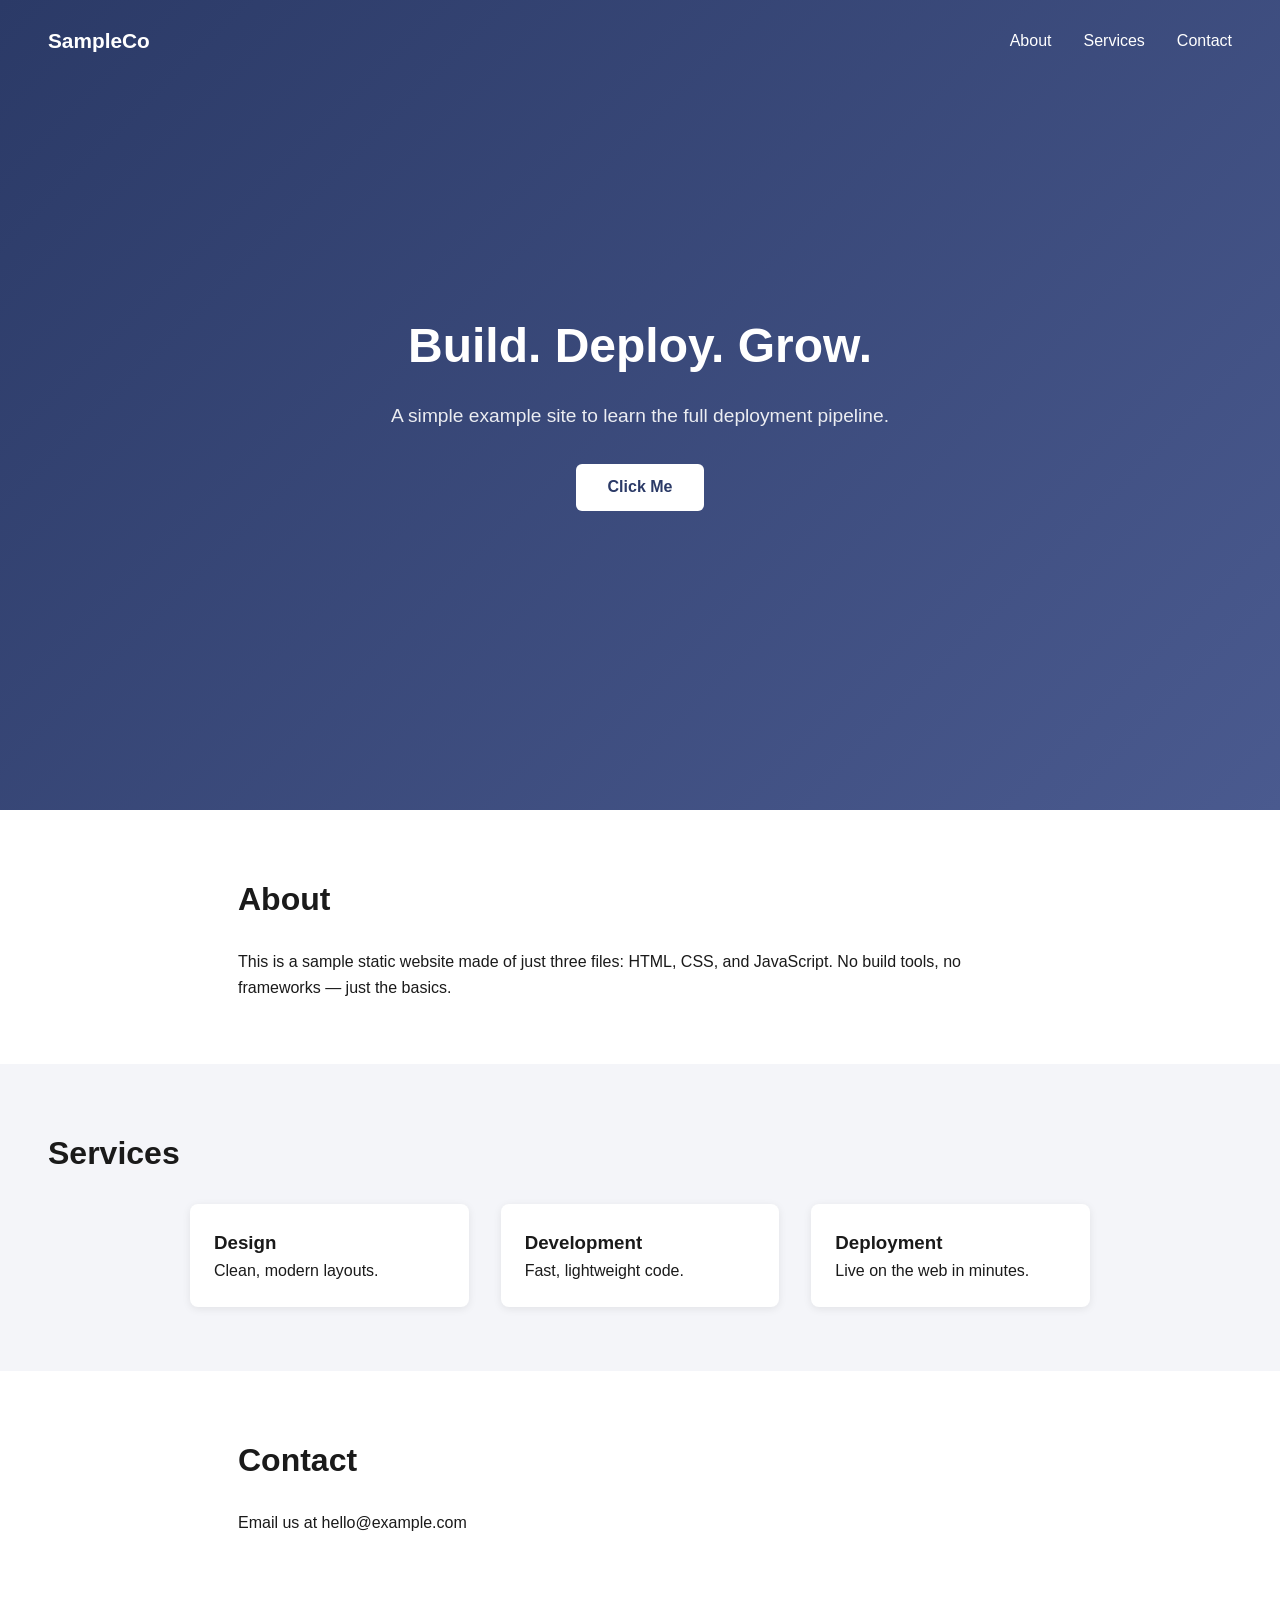
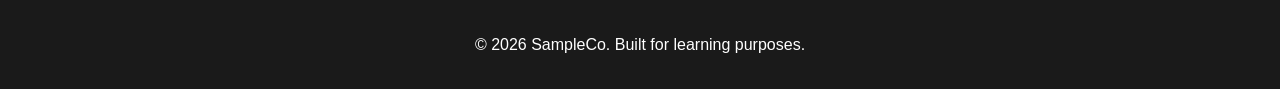
==== index.html @ ea9438a4 "Add files via upload" ====
<!DOCTYPE html>
<html lang="en">
<head>
  <meta charset="UTF-8" />
  <meta name="viewport" content="width=device-width, initial-scale=1.0" />
  <title>Sample Site</title>
  <link rel="stylesheet" href="style.css" />
</head>
<body>

  <header class="hero">
    <nav class="navbar">
      <div class="logo">SampleCo</div>
      <ul class="nav-links">
        <li><a href="#about">About</a></li>
        <li><a href="#services">Services</a></li>
        <li><a href="#contact">Contact</a></li>
      </ul>
    </nav>
    <div class="hero-content">
      <h1>Build. Deploy. Grow.</h1>
      <p>A simple example site to learn the full deployment pipeline.</p>
      <button id="cta-btn">Click Me</button>
      <p id="click-msg"></p>
    </div>
  </header>

  <section id="about" class="section">
    <h2>About</h2>
    <p>This is a sample static website made of just three files: HTML, CSS, and JavaScript. No build tools, no frameworks — just the basics.</p>
  </section>

  <section id="services" class="section alt">
    <h2>Services</h2>
    <div class="cards">
      <div class="card"><h3>Design</h3><p>Clean, modern layouts.</p></div>
      <div class="card"><h3>Development</h3><p>Fast, lightweight code.</p></div>
      <div class="card"><h3>Deployment</h3><p>Live on the web in minutes.</p></div>
    </div>
  </section>

  <section id="contact" class="section">
    <h2>Contact</h2>
    <p>Email us at hello@example.com</p>
  </section>

  <footer>
    <p>&copy; 2026 SampleCo. Built for learning purposes.</p>
  </footer>

  <script src="script.js"></script>
</body>
</html>
---- style.css ----
* {
  margin: 0;
  padding: 0;
  box-sizing: border-box;
}

body {
  font-family: 'Segoe UI', Arial, sans-serif;
  color: #1a1a1a;
  line-height: 1.6;
}

.hero {
  background: linear-gradient(135deg, #2b3a67, #4a5a8f);
  color: white;
  min-height: 90vh;
  display: flex;
  flex-direction: column;
}

.navbar {
  display: flex;
  justify-content: space-between;
  align-items: center;
  padding: 1.5rem 3rem;
}

.logo {
  font-weight: bold;
  font-size: 1.3rem;
}

.nav-links {
  list-style: none;
  display: flex;
  gap: 2rem;
}

.nav-links a {
  color: white;
  text-decoration: none;
}

.nav-links a:hover {
  text-decoration: underline;
}

.hero-content {
  flex: 1;
  display: flex;
  flex-direction: column;
  justify-content: center;
  align-items: center;
  text-align: center;
  padding: 2rem;
}

.hero-content h1 {
  font-size: 3rem;
  margin-bottom: 1rem;
}

.hero-content p {
  font-size: 1.2rem;
  margin-bottom: 2rem;
  opacity: 0.9;
}

#cta-btn {
  background: white;
  color: #2b3a67;
  border: none;
  padding: 0.9rem 2rem;
  font-size: 1rem;
  border-radius: 6px;
  cursor: pointer;
  font-weight: 600;
  transition: transform 0.15s ease;
}

#cta-btn:hover {
  transform: translateY(-2px);
}

#click-msg {
  margin-top: 1rem;
  font-size: 1rem;
  min-height: 1.5rem;
}

.section {
  padding: 4rem 3rem;
  max-width: 900px;
  margin: 0 auto;
}

.section.alt {
  max-width: 100%;
  background: #f4f5f9;
}

.section h2 {
  margin-bottom: 1.5rem;
  font-size: 2rem;
}

.cards {
  display: flex;
  gap: 2rem;
  flex-wrap: wrap;
  max-width: 900px;
  margin: 0 auto;
}

.card {
  background: white;
  padding: 1.5rem;
  border-radius: 8px;
  flex: 1;
  min-width: 200px;
  box-shadow: 0 2px 8px rgba(0,0,0,0.08);
}

footer {
  text-align: center;
  padding: 2rem;
  background: #1a1a1a;
  color: white;
}
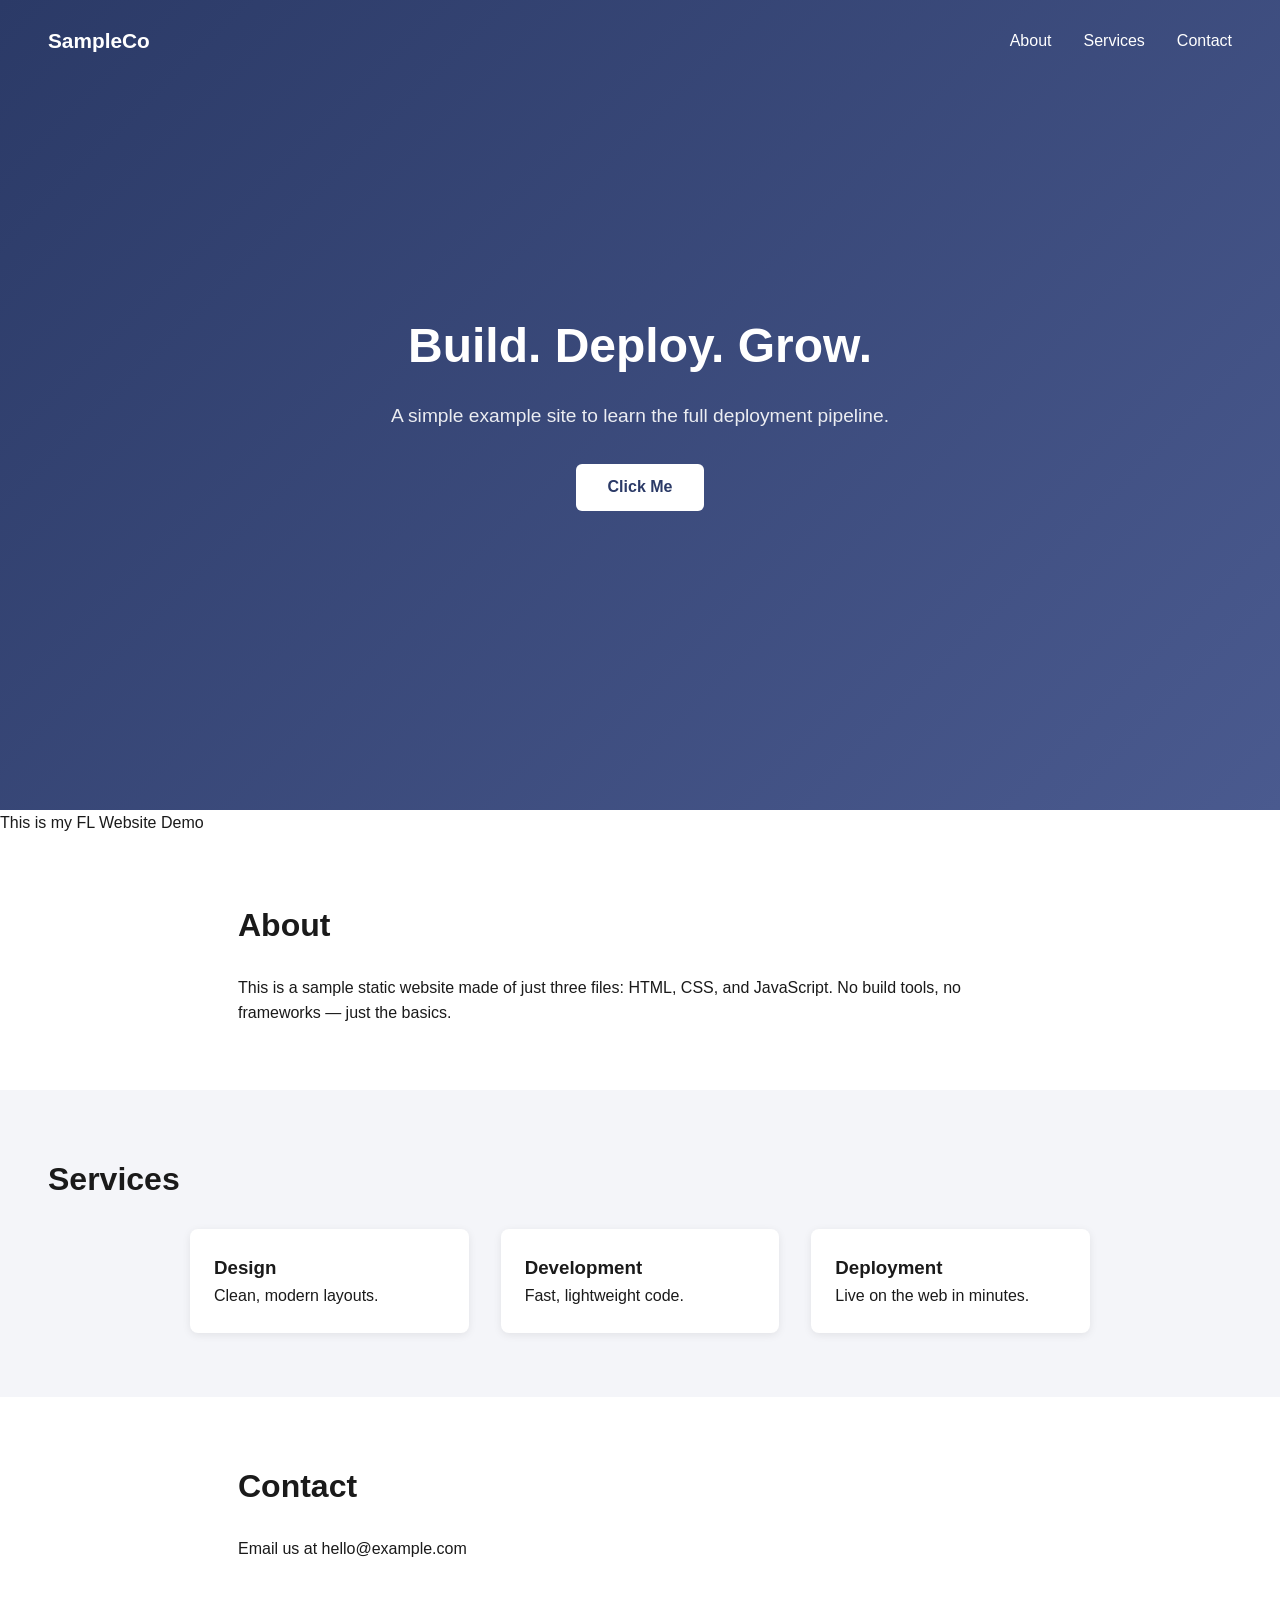
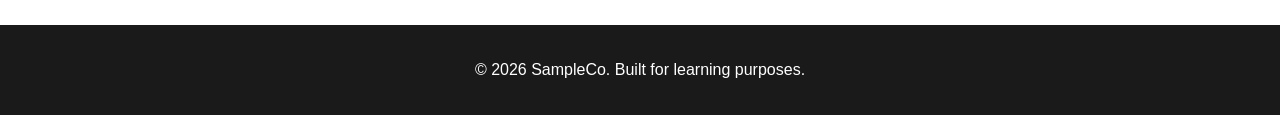
==== commit a90b70c0: "Add website demo description to index.html Added a description for the website demo." ====
--- a/index.html
+++ b/index.html
@@ -24,7 +24,7 @@
       <p id="click-msg"></p>
     </div>
   </header>
-
+This is my FL Website Demo
   <section id="about" class="section">
     <h2>About</h2>
     <p>This is a sample static website made of just three files: HTML, CSS, and JavaScript. No build tools, no frameworks — just the basics.</p>
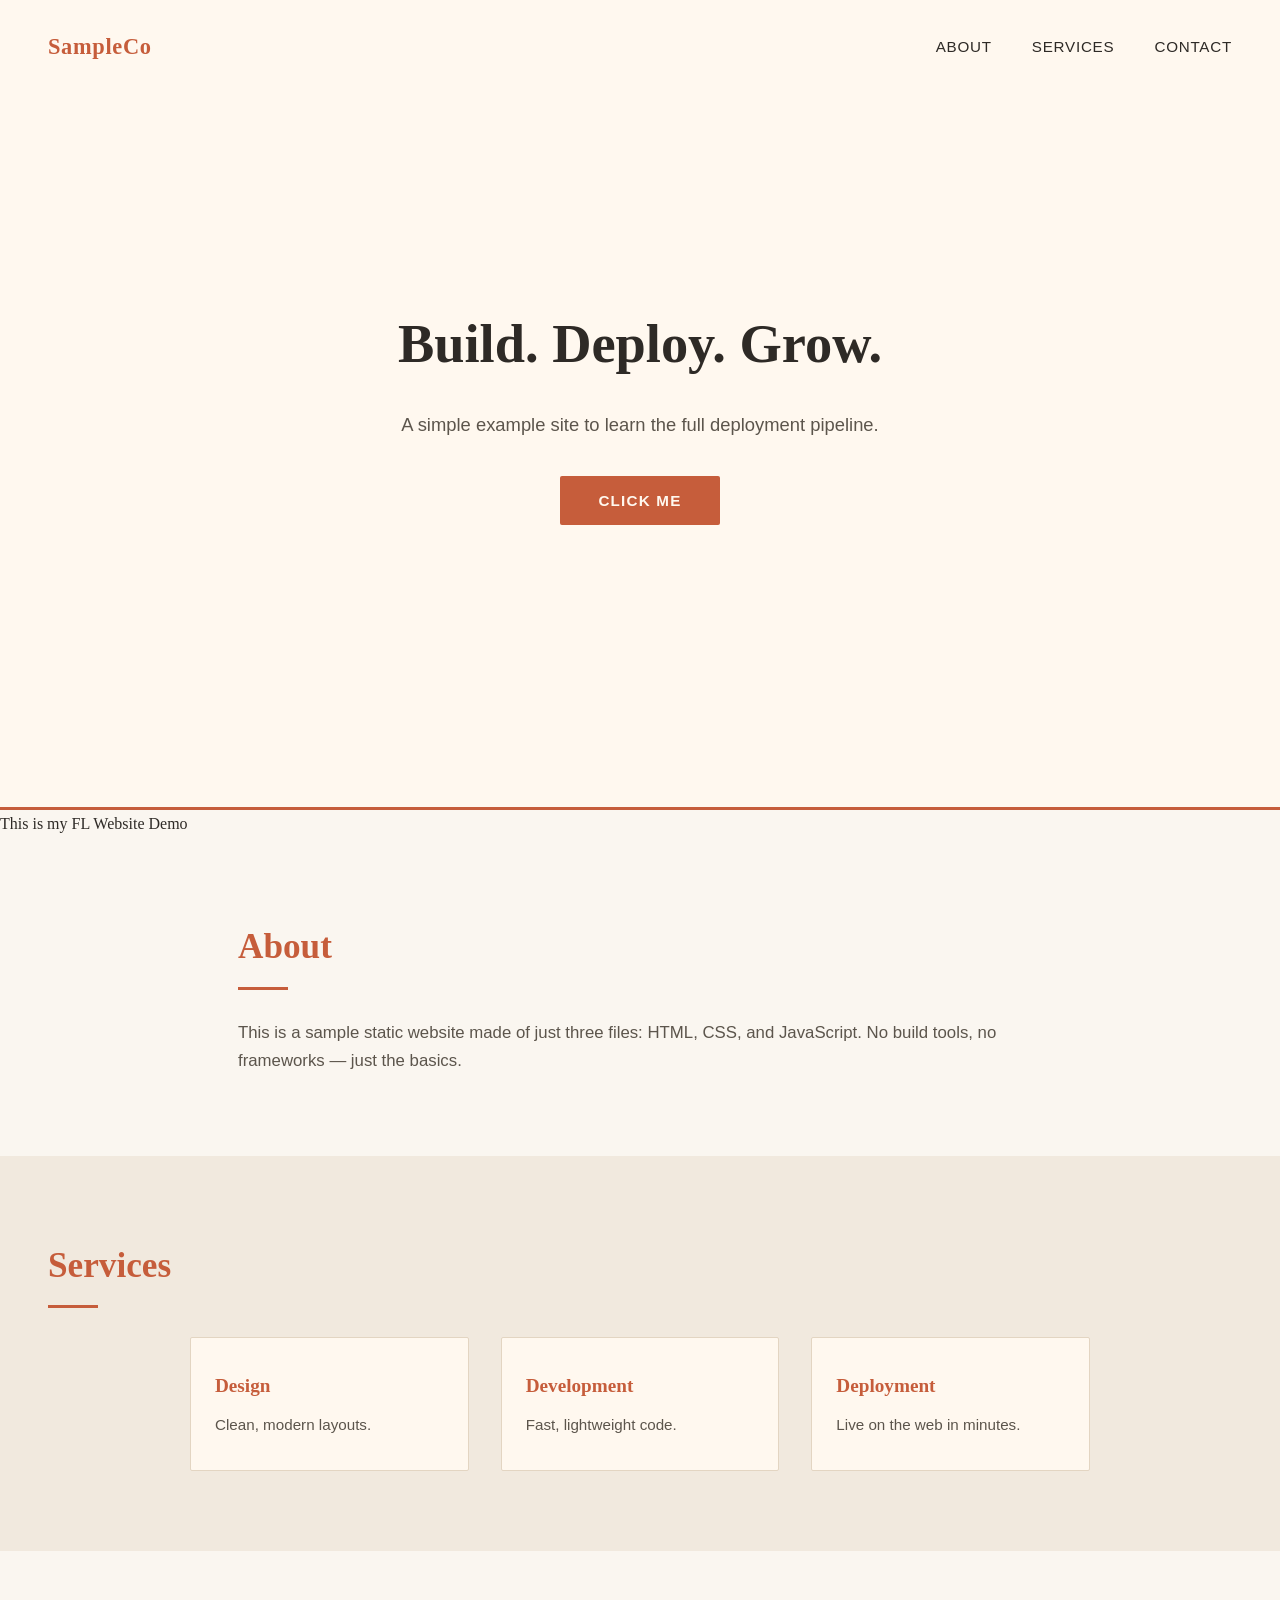
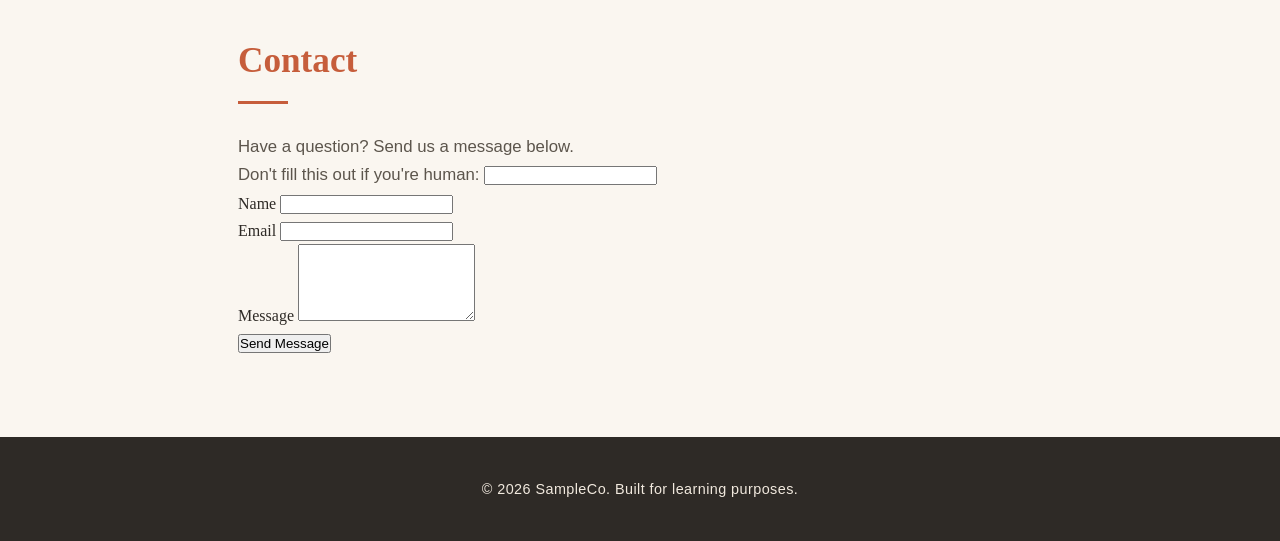
==== commit 6f1336e5: "Update index.html" ====
--- a/index.html
+++ b/index.html
@@ -24,7 +24,7 @@
       <p id="click-msg"></p>
     </div>
   </header>
-This is my FL Website Demo
+<text>This is my FL Website Demo</text>
   <section id="about" class="section">
     <h2>About</h2>
     <p>This is a sample static website made of just three files: HTML, CSS, and JavaScript. No build tools, no frameworks — just the basics.</p>
@@ -39,9 +39,33 @@
     </div>
   </section>
 
-  <section id="contact" class="section">
+<section id="contact" class="section">
     <h2>Contact</h2>
-    <p>Email us at hello@example.com</p>
+    <p>Have a question? Send us a message below.</p>
+
+    <form name="contact" method="POST" data-netlify="true" netlify-honeypot="bot-field" class="contact-form">
+      <input type="hidden" name="form-name" value="contact" />
+      <p class="hidden-field">
+        <label>Don't fill this out if you're human: <input name="bot-field" /></label>
+      </p>
+
+      <div class="form-group">
+        <label for="name">Name</label>
+        <input type="text" id="name" name="name" required />
+      </div>
+
+      <div class="form-group">
+        <label for="email">Email</label>
+        <input type="email" id="email" name="email" required />
+      </div>
+
+      <div class="form-group">
+        <label for="message">Message</label>
+        <textarea id="message" name="message" rows="5" required></textarea>
+      </div>
+
+      <button type="submit">Send Message</button>
+    </form>
   </section>
 
   <footer>
--- a/style.css
+++ b/style.css
@@ -5,44 +5,60 @@
 }
 
 body {
-  font-family: 'Segoe UI', Arial, sans-serif;
-  color: #1a1a1a;
-  line-height: 1.6;
+  font-family: 'Georgia', 'Times New Roman', serif;
+  color: #2e2a26;
+  line-height: 1.7;
+  background: #faf6f0;
+}
+
+h1, h2, h3 {
+  font-family: 'Georgia', 'Times New Roman', serif;
+  font-weight: 600;
 }
 
 .hero {
-  background: linear-gradient(135deg, #2b3a67, #4a5a8f);
-  color: white;
+  background: #fff8ef;
+  color: #2e2a26;
   min-height: 90vh;
   display: flex;
   flex-direction: column;
+  border-bottom: 3px solid #c65d3b;
 }
 
 .navbar {
   display: flex;
   justify-content: space-between;
   align-items: center;
-  padding: 1.5rem 3rem;
+  padding: 1.75rem 3rem;
 }
 
 .logo {
   font-weight: bold;
-  font-size: 1.3rem;
+  font-size: 1.4rem;
+  letter-spacing: 0.03em;
+  color: #c65d3b;
 }
 
 .nav-links {
   list-style: none;
   display: flex;
-  gap: 2rem;
+  gap: 2.5rem;
+  font-family: 'Helvetica Neue', Arial, sans-serif;
+  font-size: 0.95rem;
+  text-transform: uppercase;
+  letter-spacing: 0.05em;
 }
 
 .nav-links a {
-  color: white;
+  color: #2e2a26;
   text-decoration: none;
+  border-bottom: 1px solid transparent;
+  padding-bottom: 2px;
+  transition: border-color 0.2s ease;
 }
 
 .nav-links a:hover {
-  text-decoration: underline;
+  border-bottom: 1px solid #c65d3b;
 }
 
 .hero-content {
@@ -56,52 +72,80 @@
 }
 
 .hero-content h1 {
-  font-size: 3rem;
-  margin-bottom: 1rem;
+  font-size: 3.4rem;
+  margin-bottom: 1.2rem;
+  color: #2e2a26;
 }
 
 .hero-content p {
-  font-size: 1.2rem;
-  margin-bottom: 2rem;
-  opacity: 0.9;
+  font-family: 'Helvetica Neue', Arial, sans-serif;
+  font-size: 1.15rem;
+  margin-bottom: 2.2rem;
+  color: #5c554c;
+  max-width: 500px;
 }
 
 #cta-btn {
-  background: white;
-  color: #2b3a67;
+  background: #c65d3b;
+  color: #fff8ef;
   border: none;
-  padding: 0.9rem 2rem;
-  font-size: 1rem;
-  border-radius: 6px;
+  padding: 1rem 2.4rem;
+  font-family: 'Helvetica Neue', Arial, sans-serif;
+  font-size: 0.95rem;
+  text-transform: uppercase;
+  letter-spacing: 0.08em;
+  border-radius: 2px;
   cursor: pointer;
   font-weight: 600;
-  transition: transform 0.15s ease;
+  transition: background 0.2s ease;
 }
 
 #cta-btn:hover {
-  transform: translateY(-2px);
+  background: #a84a2c;
 }
 
 #click-msg {
-  margin-top: 1rem;
-  font-size: 1rem;
+  margin-top: 1.2rem;
+  font-family: 'Helvetica Neue', Arial, sans-serif;
+  font-size: 0.95rem;
   min-height: 1.5rem;
+  color: #c65d3b;
+  font-style: italic;
 }
 
 .section {
-  padding: 4rem 3rem;
+  padding: 5rem 3rem;
   max-width: 900px;
   margin: 0 auto;
 }
 
 .section.alt {
   max-width: 100%;
-  background: #f4f5f9;
+  background: #f1e9de;
 }
 
 .section h2 {
-  margin-bottom: 1.5rem;
-  font-size: 2rem;
+  margin-bottom: 1.8rem;
+  font-size: 2.2rem;
+  color: #c65d3b;
+  position: relative;
+  padding-bottom: 0.8rem;
+}
+
+.section h2::after {
+  content: "";
+  position: absolute;
+  bottom: 0;
+  left: 0;
+  width: 50px;
+  height: 3px;
+  background: #c65d3b;
+}
+
+.section p {
+  font-family: 'Helvetica Neue', Arial, sans-serif;
+  color: #5c554c;
+  font-size: 1.05rem;
 }
 
 .cards {
@@ -113,17 +157,37 @@
 }
 
 .card {
-  background: white;
-  padding: 1.5rem;
-  border-radius: 8px;
+  background: #fff8ef;
+  padding: 2rem 1.5rem;
+  border-radius: 2px;
   flex: 1;
   min-width: 200px;
-  box-shadow: 0 2px 8px rgba(0,0,0,0.08);
+  border: 1px solid #e3d5c2;
+  transition: transform 0.2s ease, border-color 0.2s ease;
+}
+
+.card:hover {
+  transform: translateY(-4px);
+  border-color: #c65d3b;
+}
+
+.card h3 {
+  color: #c65d3b;
+  margin-bottom: 0.6rem;
+  font-size: 1.2rem;
+}
+
+.card p {
+  font-family: 'Helvetica Neue', Arial, sans-serif;
+  font-size: 0.95rem;
 }
 
 footer {
   text-align: center;
-  padding: 2rem;
-  background: #1a1a1a;
-  color: white;
+  padding: 2.5rem;
+  background: #2e2a26;
+  color: #f1e9de;
+  font-family: 'Helvetica Neue', Arial, sans-serif;
+  font-size: 0.9rem;
+  letter-spacing: 0.03em;
 }
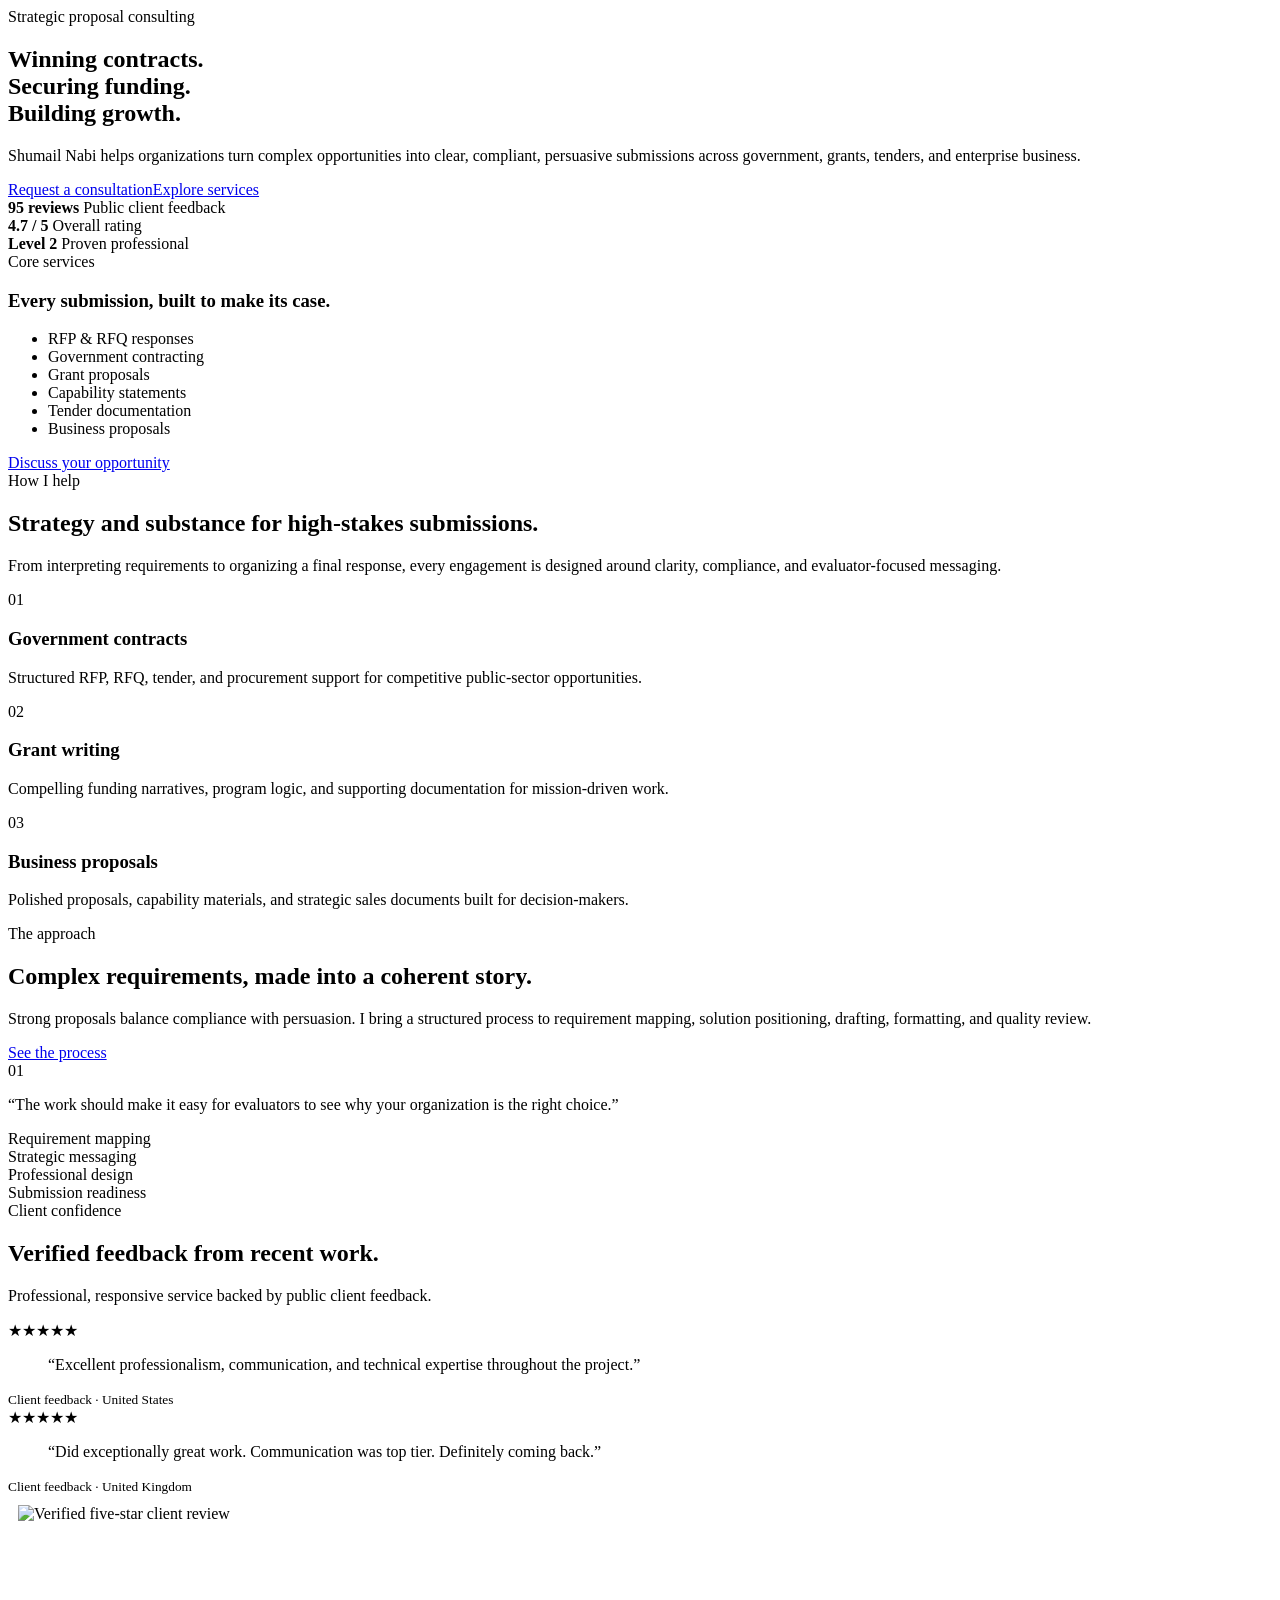
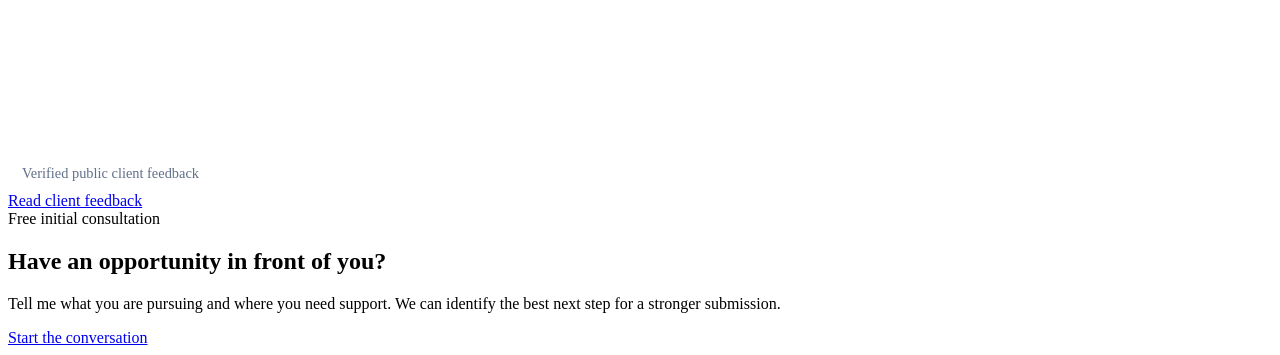
==== commit 05eede20: "Add files via upload" ====
--- a/index.html
+++ b/index.html
@@ -1,77 +1 @@
-<!DOCTYPE html>
-<html lang="en">
-<head>
-  <meta charset="UTF-8" />
-  <meta name="viewport" content="width=device-width, initial-scale=1.0" />
-  <title>Sample Site</title>
-  <link rel="stylesheet" href="style.css" />
-</head>
-<body>
-
-  <header class="hero">
-    <nav class="navbar">
-      <div class="logo">SampleCo</div>
-      <ul class="nav-links">
-        <li><a href="#about">About</a></li>
-        <li><a href="#services">Services</a></li>
-        <li><a href="#contact">Contact</a></li>
-      </ul>
-    </nav>
-    <div class="hero-content">
-      <h1>Build. Deploy. Grow.</h1>
-      <p>A simple example site to learn the full deployment pipeline.</p>
-      <button id="cta-btn">Click Me</button>
-      <p id="click-msg"></p>
-    </div>
-  </header>
-<text>This is my FL Website Demo</text>
-  <section id="about" class="section">
-    <h2>About</h2>
-    <p>This is a sample static website made of just three files: HTML, CSS, and JavaScript. No build tools, no frameworks — just the basics.</p>
-  </section>
-
-  <section id="services" class="section alt">
-    <h2>Services</h2>
-    <div class="cards">
-      <div class="card"><h3>Design</h3><p>Clean, modern layouts.</p></div>
-      <div class="card"><h3>Development</h3><p>Fast, lightweight code.</p></div>
-      <div class="card"><h3>Deployment</h3><p>Live on the web in minutes.</p></div>
-    </div>
-  </section>
-
-<section id="contact" class="section">
-    <h2>Contact</h2>
-    <p>Have a question? Send us a message below.</p>
-
-    <form name="contact" method="POST" data-netlify="true" netlify-honeypot="bot-field" class="contact-form">
-      <input type="hidden" name="form-name" value="contact" />
-      <p class="hidden-field">
-        <label>Don't fill this out if you're human: <input name="bot-field" /></label>
-      </p>
-
-      <div class="form-group">
-        <label for="name">Name</label>
-        <input type="text" id="name" name="name" required />
-      </div>
-
-      <div class="form-group">
-        <label for="email">Email</label>
-        <input type="email" id="email" name="email" required />
-      </div>
-
-      <div class="form-group">
-        <label for="message">Message</label>
-        <textarea id="message" name="message" rows="5" required></textarea>
-      </div>
-
-      <button type="submit">Send Message</button>
-    </form>
-  </section>
-
-  <footer>
-    <p>&copy; 2026 SampleCo. Built for learning purposes.</p>
-  </footer>
-
-  <script src="script.js"></script>
-</body>
-</html>
+<!doctype html><html lang="en"><head><meta charset="utf-8"><meta name="viewport" content="width=device-width,initial-scale=1"><title>Proposal Architect | Strategic Proposal Consulting</title><meta name="description" content="Strategic proposal consulting by Shumail Nabi."><link rel="stylesheet" href="assets/css/style.css"></head><body data-page="home"><div data-header></div><main><section class="hero"><div class="wrap hero-grid"><div><div class="eyebrow">Strategic proposal consulting</div><h1>Winning contracts.<br>Securing funding.<br>Building growth.</h1><p>Shumail Nabi helps organizations turn complex opportunities into clear, compliant, persuasive submissions across government, grants, tenders, and enterprise business.</p><div class="actions"><a class="btn" href="contact.html">Request a consultation</a><a class="btn outline" href="services.html">Explore services</a></div><div class="metrics"><div class="metric"><strong>95 reviews</strong> Public client feedback</div><div class="metric"><strong>4.7 / 5</strong> Overall rating</div><div class="metric"><strong>Level 2</strong> Proven professional</div></div></div><aside class="hero-card"><div class="eyebrow">Core services</div><h3>Every submission, built to make its case.</h3><ul class="checklist"><li>RFP & RFQ responses</li><li>Government contracting</li><li>Grant proposals</li><li>Capability statements</li><li>Tender documentation</li><li>Business proposals</li></ul><a class="btn dark" href="contact.html">Discuss your opportunity</a></aside></div></section><section><div class="wrap"><div class="section-head"><div class="eyebrow">How I help</div><h2>Strategy and substance for high-stakes submissions.</h2><p>From interpreting requirements to organizing a final response, every engagement is designed around clarity, compliance, and evaluator-focused messaging.</p></div><div class="grid three"><article class="card"><div class="icon">01</div><h3>Government contracts</h3><p>Structured RFP, RFQ, tender, and procurement support for competitive public-sector opportunities.</p></article><article class="card"><div class="icon">02</div><h3>Grant writing</h3><p>Compelling funding narratives, program logic, and supporting documentation for mission-driven work.</p></article><article class="card"><div class="icon">03</div><h3>Business proposals</h3><p>Polished proposals, capability materials, and strategic sales documents built for decision-makers.</p></article></div></div></section><section class="soft"><div class="wrap split"><div><div class="eyebrow">The approach</div><h2>Complex requirements, made into a coherent story.</h2><p>Strong proposals balance compliance with persuasion. I bring a structured process to requirement mapping, solution positioning, drafting, formatting, and quality review.</p><a class="btn dark" href="process.html">See the process</a></div><div><div class="number">01</div><p class="quote">“The work should make it easy for evaluators to see why your organization is the right choice.”</p><div class="list-grid"><div>Requirement mapping</div><div>Strategic messaging</div><div>Professional design</div><div>Submission readiness</div></div></div></div></section><section><div class="wrap"><div class="section-head"><div class="eyebrow">Client confidence</div><h2>Verified feedback from recent work.</h2><p>Professional, responsive service backed by public client feedback.</p></div><div class="grid three"><article class="card review"><div class="stars">★★★★★</div><blockquote>“Excellent professionalism, communication, and technical expertise throughout the project.”</blockquote><small>Client feedback · United States</small></article><article class="card review"><div class="stars">★★★★★</div><blockquote>“Did exceptionally great work. Communication was top tier. Definitely coming back.”</blockquote><small>Client feedback · United Kingdom</small></article><figure class="card" style="margin:0;padding:10px"><img src="assets/images/review-feedback.png" alt="Verified five-star client review" style="display:block;width:100%;height:250px;object-fit:cover;object-position:top"><figcaption style="padding:10px 4px 0;color:#62708a;font-size:.9rem">Verified public client feedback</figcaption></figure></div><div class="actions"><a class="btn dark" href="reviews.html">Read client feedback</a></div></div></section><section class="soft"><div class="wrap contact-box"><div class="split"><div><div class="eyebrow">Free initial consultation</div><h2>Have an opportunity in front of you?</h2><p>Tell me what you are pursuing and where you need support. We can identify the best next step for a stronger submission.</p></div><div><a class="btn" href="contact.html">Start the conversation</a></div></div></div></section></main><div data-footer></div><script src="assets/js/main.js"></script></body></html>
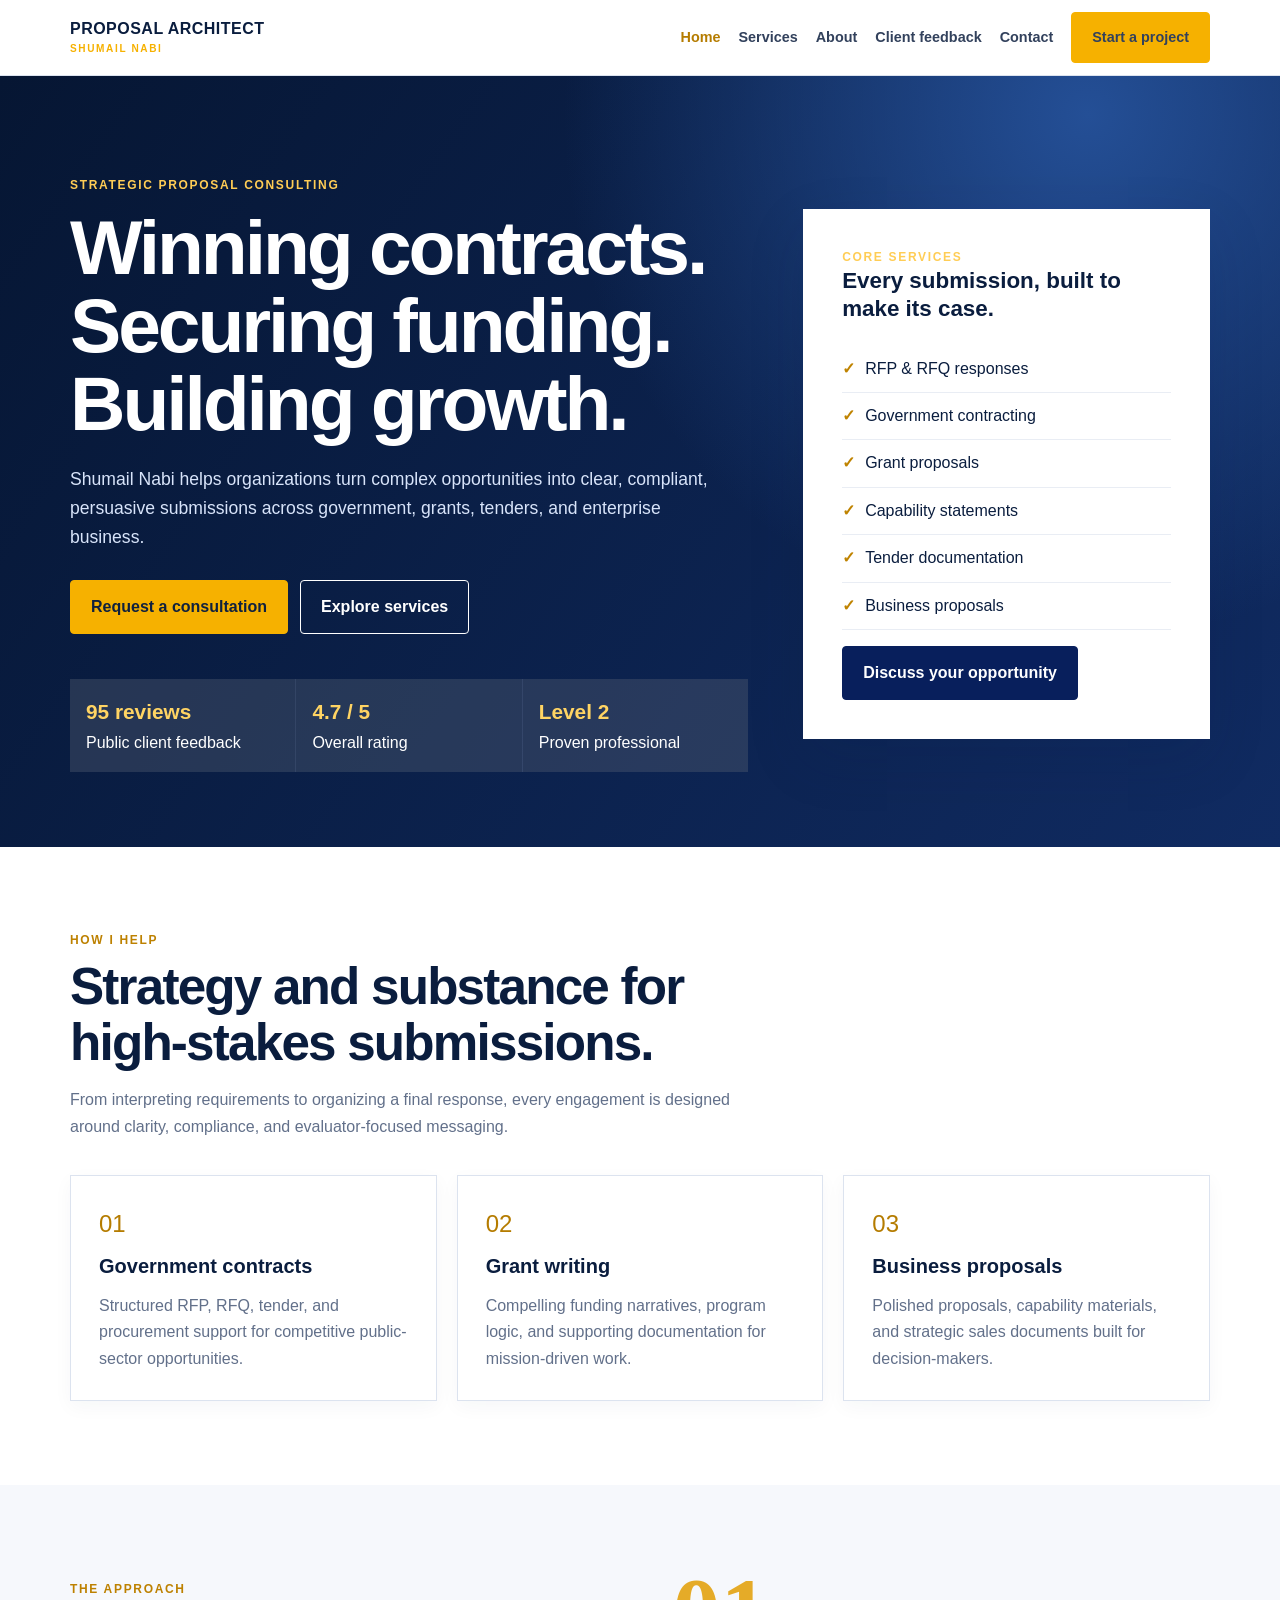
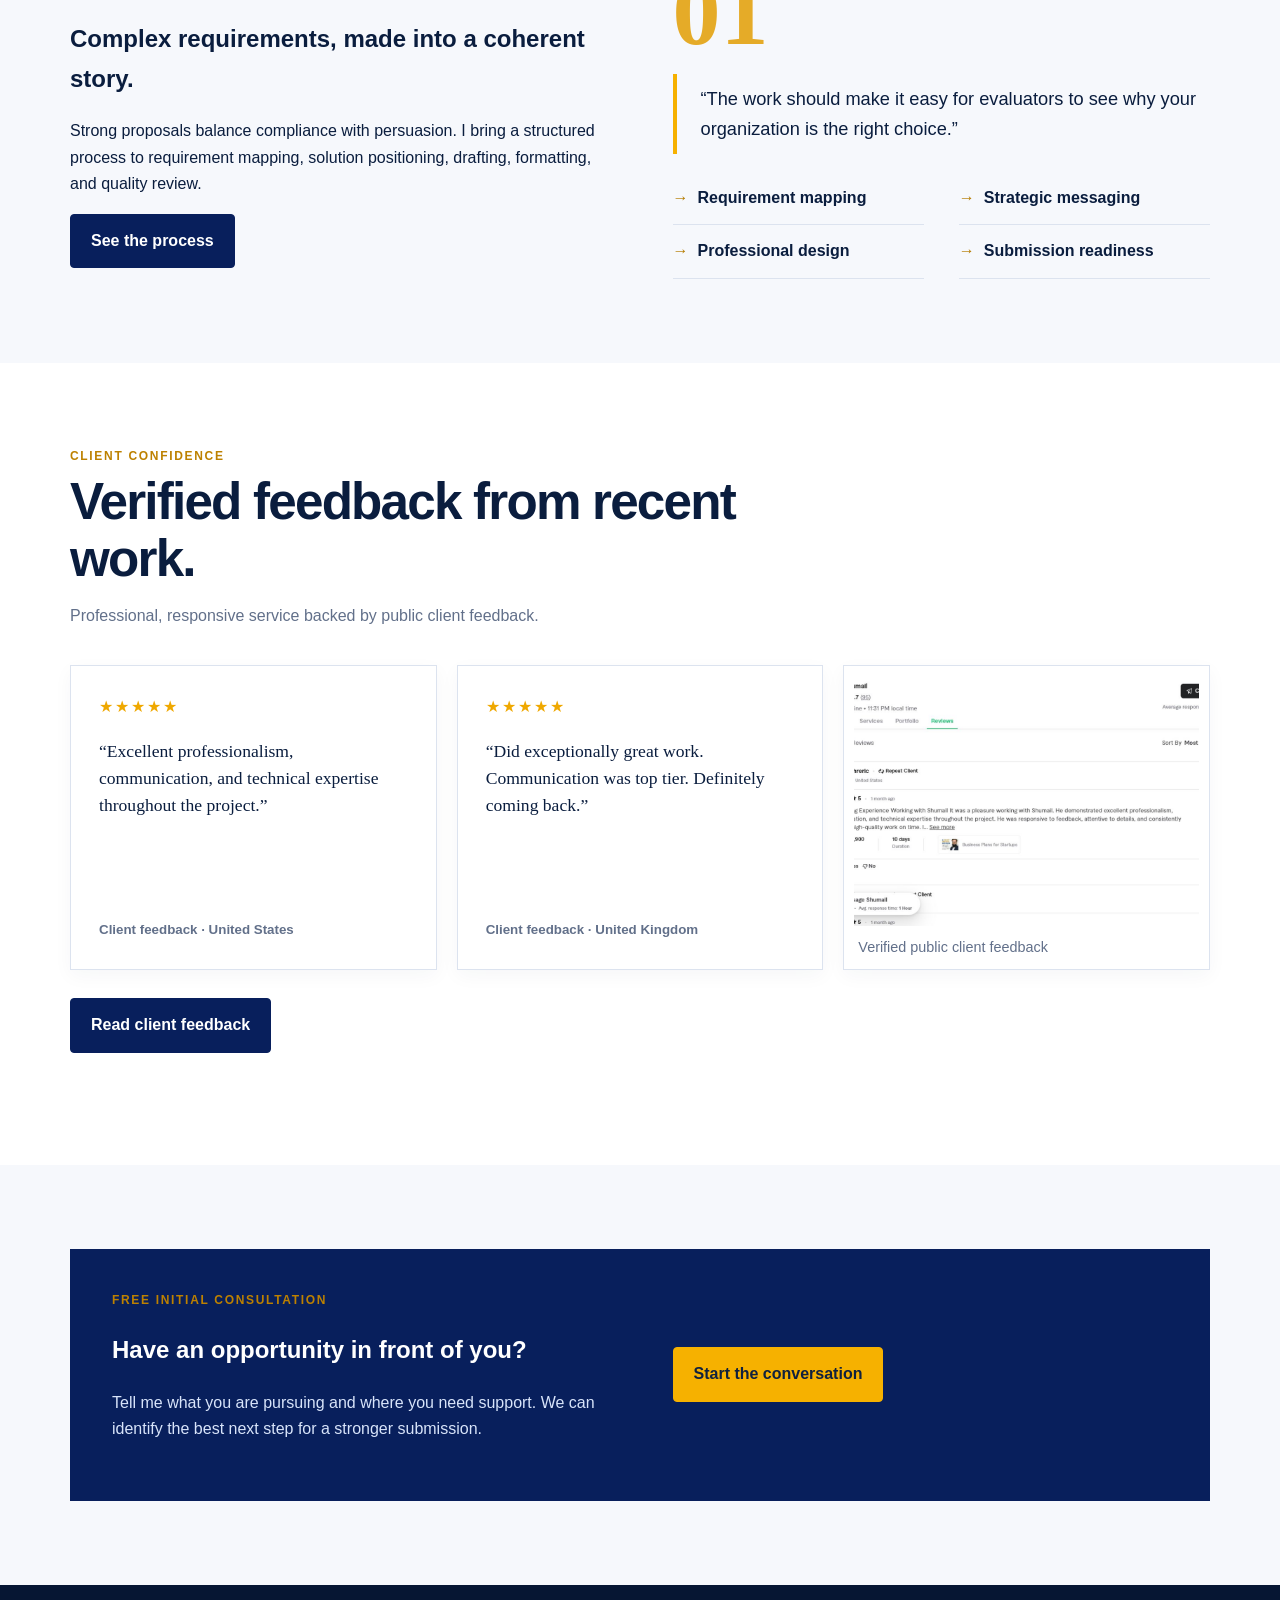
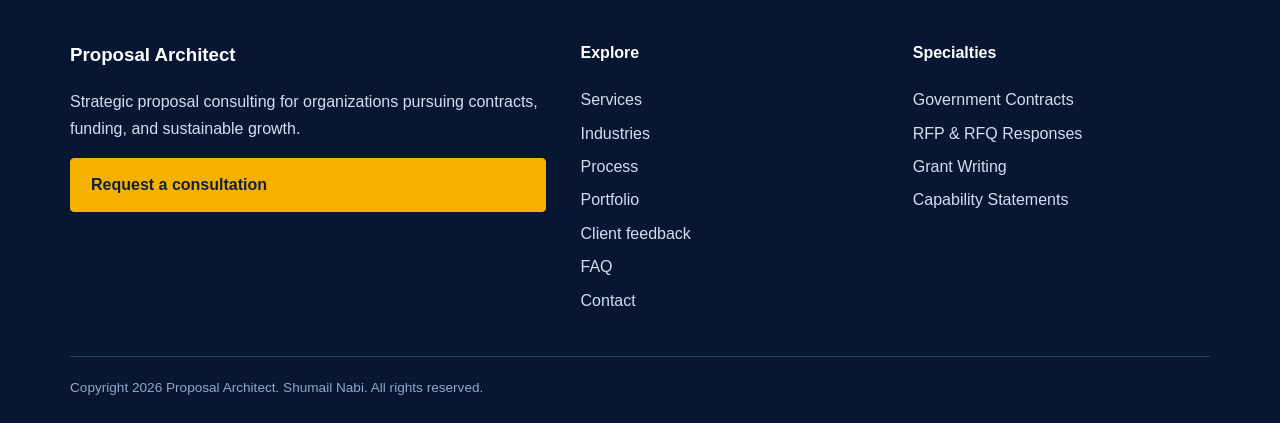
==== commit 04e8d418: "Fix stylesheet link path in index.html Updated stylesheet link to use a relative path." ====
--- a/index.html
+++ b/index.html
@@ -1 +1 @@
-<!doctype html><html lang="en"><head><meta charset="utf-8"><meta name="viewport" content="width=device-width,initial-scale=1"><title>Proposal Architect | Strategic Proposal Consulting</title><meta name="description" content="Strategic proposal consulting by Shumail Nabi."><link rel="stylesheet" href="assets/css/style.css"></head><body data-page="home"><div data-header></div><main><section class="hero"><div class="wrap hero-grid"><div><div class="eyebrow">Strategic proposal consulting</div><h1>Winning contracts.<br>Securing funding.<br>Building growth.</h1><p>Shumail Nabi helps organizations turn complex opportunities into clear, compliant, persuasive submissions across government, grants, tenders, and enterprise business.</p><div class="actions"><a class="btn" href="contact.html">Request a consultation</a><a class="btn outline" href="services.html">Explore services</a></div><div class="metrics"><div class="metric"><strong>95 reviews</strong> Public client feedback</div><div class="metric"><strong>4.7 / 5</strong> Overall rating</div><div class="metric"><strong>Level 2</strong> Proven professional</div></div></div><aside class="hero-card"><div class="eyebrow">Core services</div><h3>Every submission, built to make its case.</h3><ul class="checklist"><li>RFP & RFQ responses</li><li>Government contracting</li><li>Grant proposals</li><li>Capability statements</li><li>Tender documentation</li><li>Business proposals</li></ul><a class="btn dark" href="contact.html">Discuss your opportunity</a></aside></div></section><section><div class="wrap"><div class="section-head"><div class="eyebrow">How I help</div><h2>Strategy and substance for high-stakes submissions.</h2><p>From interpreting requirements to organizing a final response, every engagement is designed around clarity, compliance, and evaluator-focused messaging.</p></div><div class="grid three"><article class="card"><div class="icon">01</div><h3>Government contracts</h3><p>Structured RFP, RFQ, tender, and procurement support for competitive public-sector opportunities.</p></article><article class="card"><div class="icon">02</div><h3>Grant writing</h3><p>Compelling funding narratives, program logic, and supporting documentation for mission-driven work.</p></article><article class="card"><div class="icon">03</div><h3>Business proposals</h3><p>Polished proposals, capability materials, and strategic sales documents built for decision-makers.</p></article></div></div></section><section class="soft"><div class="wrap split"><div><div class="eyebrow">The approach</div><h2>Complex requirements, made into a coherent story.</h2><p>Strong proposals balance compliance with persuasion. I bring a structured process to requirement mapping, solution positioning, drafting, formatting, and quality review.</p><a class="btn dark" href="process.html">See the process</a></div><div><div class="number">01</div><p class="quote">“The work should make it easy for evaluators to see why your organization is the right choice.”</p><div class="list-grid"><div>Requirement mapping</div><div>Strategic messaging</div><div>Professional design</div><div>Submission readiness</div></div></div></div></section><section><div class="wrap"><div class="section-head"><div class="eyebrow">Client confidence</div><h2>Verified feedback from recent work.</h2><p>Professional, responsive service backed by public client feedback.</p></div><div class="grid three"><article class="card review"><div class="stars">★★★★★</div><blockquote>“Excellent professionalism, communication, and technical expertise throughout the project.”</blockquote><small>Client feedback · United States</small></article><article class="card review"><div class="stars">★★★★★</div><blockquote>“Did exceptionally great work. Communication was top tier. Definitely coming back.”</blockquote><small>Client feedback · United Kingdom</small></article><figure class="card" style="margin:0;padding:10px"><img src="assets/images/review-feedback.png" alt="Verified five-star client review" style="display:block;width:100%;height:250px;object-fit:cover;object-position:top"><figcaption style="padding:10px 4px 0;color:#62708a;font-size:.9rem">Verified public client feedback</figcaption></figure></div><div class="actions"><a class="btn dark" href="reviews.html">Read client feedback</a></div></div></section><section class="soft"><div class="wrap contact-box"><div class="split"><div><div class="eyebrow">Free initial consultation</div><h2>Have an opportunity in front of you?</h2><p>Tell me what you are pursuing and where you need support. We can identify the best next step for a stronger submission.</p></div><div><a class="btn" href="contact.html">Start the conversation</a></div></div></div></section></main><div data-footer></div><script src="assets/js/main.js"></script></body></html>
+<!doctype html><html lang="en"><head><meta charset="utf-8"><meta name="viewport" content="width=device-width,initial-scale=1"><title>Proposal Architect | Strategic Proposal Consulting</title><meta name="description" content="Strategic proposal consulting by Shumail Nabi."><link rel="stylesheet" href="/assets/css/style.css"></head><body data-page="home"><div data-header></div><main><section class="hero"><div class="wrap hero-grid"><div><div class="eyebrow">Strategic proposal consulting</div><h1>Winning contracts.<br>Securing funding.<br>Building growth.</h1><p>Shumail Nabi helps organizations turn complex opportunities into clear, compliant, persuasive submissions across government, grants, tenders, and enterprise business.</p><div class="actions"><a class="btn" href="contact.html">Request a consultation</a><a class="btn outline" href="services.html">Explore services</a></div><div class="metrics"><div class="metric"><strong>95 reviews</strong> Public client feedback</div><div class="metric"><strong>4.7 / 5</strong> Overall rating</div><div class="metric"><strong>Level 2</strong> Proven professional</div></div></div><aside class="hero-card"><div class="eyebrow">Core services</div><h3>Every submission, built to make its case.</h3><ul class="checklist"><li>RFP & RFQ responses</li><li>Government contracting</li><li>Grant proposals</li><li>Capability statements</li><li>Tender documentation</li><li>Business proposals</li></ul><a class="btn dark" href="contact.html">Discuss your opportunity</a></aside></div></section><section><div class="wrap"><div class="section-head"><div class="eyebrow">How I help</div><h2>Strategy and substance for high-stakes submissions.</h2><p>From interpreting requirements to organizing a final response, every engagement is designed around clarity, compliance, and evaluator-focused messaging.</p></div><div class="grid three"><article class="card"><div class="icon">01</div><h3>Government contracts</h3><p>Structured RFP, RFQ, tender, and procurement support for competitive public-sector opportunities.</p></article><article class="card"><div class="icon">02</div><h3>Grant writing</h3><p>Compelling funding narratives, program logic, and supporting documentation for mission-driven work.</p></article><article class="card"><div class="icon">03</div><h3>Business proposals</h3><p>Polished proposals, capability materials, and strategic sales documents built for decision-makers.</p></article></div></div></section><section class="soft"><div class="wrap split"><div><div class="eyebrow">The approach</div><h2>Complex requirements, made into a coherent story.</h2><p>Strong proposals balance compliance with persuasion. I bring a structured process to requirement mapping, solution positioning, drafting, formatting, and quality review.</p><a class="btn dark" href="process.html">See the process</a></div><div><div class="number">01</div><p class="quote">“The work should make it easy for evaluators to see why your organization is the right choice.”</p><div class="list-grid"><div>Requirement mapping</div><div>Strategic messaging</div><div>Professional design</div><div>Submission readiness</div></div></div></div></section><section><div class="wrap"><div class="section-head"><div class="eyebrow">Client confidence</div><h2>Verified feedback from recent work.</h2><p>Professional, responsive service backed by public client feedback.</p></div><div class="grid three"><article class="card review"><div class="stars">★★★★★</div><blockquote>“Excellent professionalism, communication, and technical expertise throughout the project.”</blockquote><small>Client feedback · United States</small></article><article class="card review"><div class="stars">★★★★★</div><blockquote>“Did exceptionally great work. Communication was top tier. Definitely coming back.”</blockquote><small>Client feedback · United Kingdom</small></article><figure class="card" style="margin:0;padding:10px"><img src="/assets/images/review-feedback.png" alt="Verified five-star client review" style="display:block;width:100%;height:250px;object-fit:cover;object-position:top"><figcaption style="padding:10px 4px 0;color:#62708a;font-size:.9rem">Verified public client feedback</figcaption></figure></div><div class="actions"><a class="btn dark" href="reviews.html">Read client feedback</a></div></div></section><section class="soft"><div class="wrap contact-box"><div class="split"><div><div class="eyebrow">Free initial consultation</div><h2>Have an opportunity in front of you?</h2><p>Tell me what you are pursuing and where you need support. We can identify the best next step for a stronger submission.</p></div><div><a class="btn" href="contact.html">Start the conversation</a></div></div></div></section></main><div data-footer></div><script src="assets/js/main.js"></script></body></html>
--- a/assets/css/style.css
+++ b/assets/css/style.css
@@ -0,0 +1 @@
+:root{--ink:#0a1d3e;--navy:#081f5c;--gold:#f6b100;--paper:#f6f8fc;--muted:#62708a;--line:#dce3ef;--white:#fff;--shadow:0 20px 55px rgba(9,31,72,.12)}*{box-sizing:border-box}html{scroll-behavior:smooth}body{margin:0;font:16px/1.65 Arial,sans-serif;color:var(--ink);background:#fff}a{color:inherit;text-decoration:none}.wrap{width:min(1140px,calc(100% - 40px));margin:auto}.eyebrow{font-size:.75rem;font-weight:bold;letter-spacing:.14em;text-transform:uppercase;color:#bd8100}.btn{display:inline-flex;align-items:center;justify-content:center;gap:.45rem;padding:13px 20px;border-radius:4px;background:var(--gold);color:#10213e;font-weight:bold;border:1px solid var(--gold);transition:.2s}.btn:hover{transform:translateY(-2px);filter:brightness(1.04)}.btn.outline{background:transparent;border-color:#fff;color:#fff}.btn.dark{background:var(--navy);color:#fff;border-color:var(--navy)}.site-header{position:sticky;top:0;z-index:10;background:rgba(255,255,255,.97);border-bottom:1px solid var(--line)}.nav{min-height:75px;display:flex;align-items:center;justify-content:space-between;gap:25px}.brand{font-weight:900;letter-spacing:.03em;line-height:1}.brand span{display:block;color:var(--gold);font-size:.63rem;letter-spacing:.16em;margin-top:7px}.nav-links{display:flex;align-items:center;gap:18px;font-size:.9rem;font-weight:bold}.nav-links a{color:#32415c}.nav-links a:hover,.nav-links a.active{color:#b57c00}.menu{display:none;border:0;background:none;font-size:1.5rem}.hero{background:radial-gradient(circle at 85% 5%,#244f96,transparent 40%),linear-gradient(125deg,#061633,#102b62);color:#fff;padding:100px 0 75px;overflow:hidden}.hero-grid{display:grid;grid-template-columns:1.25fr .75fr;gap:55px;align-items:center}.hero h1{font-size:clamp(2.6rem,6vw,5rem);line-height:1.02;margin:12px 0 22px;letter-spacing:-.04em}.hero p{max-width:650px;font-size:1.1rem;color:#d8e4fa}.hero .eyebrow{color:#ffcd55}.actions{display:flex;gap:12px;flex-wrap:wrap;margin:28px 0}.metrics{display:grid;grid-template-columns:repeat(3,1fr);gap:1px;background:rgba(255,255,255,.17);margin-top:45px}.metric{padding:16px;background:rgba(3,16,45,.25)}.metric strong{display:block;color:#ffd463;font-size:1.3rem}.hero-card{background:#fff;color:var(--ink);padding:32px;border:7px solid rgba(255,255,255,.12);box-shadow:var(--shadow)}.hero-card h3{font-size:1.4rem;line-height:1.25;margin-top:0}.checklist{padding:0;list-style:none}.checklist li{border-bottom:1px solid #e9edf4;padding:10px 0}.checklist li:before{content:'✓';color:#bf8300;font-weight:bold;margin-right:10px}section{padding:84px 0}.soft{background:var(--paper)}.section-head{max-width:700px;margin-bottom:35px}.section-head h2{font-size:clamp(2rem,4vw,3.25rem);line-height:1.1;letter-spacing:-.035em;margin:8px 0 14px}.section-head p{color:var(--muted)}.grid{display:grid;gap:20px}.three{grid-template-columns:repeat(3,1fr)}.four{grid-template-columns:repeat(4,1fr)}.card{background:#fff;border:1px solid var(--line);padding:28px;box-shadow:0 6px 18px rgba(17,43,86,.04)}.card h3{margin:6px 0 10px;font-size:1.25rem}.card p{color:var(--muted);margin:0}.icon{font-size:1.5rem;color:#b57c00}.split{display:grid;grid-template-columns:1fr 1fr;gap:65px;align-items:center}.quote{border-left:4px solid var(--gold);padding:10px 0 10px 24px;font-size:1.14rem}.number{font:800 clamp(3rem,8vw,6rem)/.9 Georgia,serif;color:#e5ab28}.list-grid{display:grid;grid-template-columns:repeat(2,1fr);gap:0 35px}.list-grid div{border-bottom:1px solid var(--line);padding:13px 0;font-weight:bold}.list-grid div:before{content:'→';color:#b57c00;margin-right:9px}.page-hero{padding:75px 0;background:linear-gradient(115deg,#081b42,#173a78);color:#fff}.page-hero h1{font-size:clamp(2.7rem,6vw,4.7rem);margin:8px 0;line-height:1.04}.page-hero p{max-width:680px;color:#d7e2f6;font-size:1.1rem}.service-card{border-top:4px solid var(--gold)}.service-card ul{padding-left:18px;color:var(--muted)}.industry{padding:25px;background:#fff;border:1px solid var(--line);font-weight:bold}.industry span{display:block;font-size:.8rem;color:#b57c00;margin-bottom:9px}.process{counter-reset:steps}.step{padding:28px 23px;background:#fff;border:1px solid var(--line);position:relative}.step:before{counter-increment:steps;content:'0' counter(steps);display:block;color:#c18500;font-weight:bold;letter-spacing:.1em}.step h3{margin:10px 0 5px}.portfolio{min-height:260px;padding:28px;color:#fff;display:flex;align-items:end;background:linear-gradient(20deg,rgba(3,14,38,.87),rgba(7,37,87,.35)),linear-gradient(135deg,#1e4d8f,#806319)}.portfolio:nth-child(2n){background:linear-gradient(20deg,rgba(3,14,38,.87),rgba(7,37,87,.35)),linear-gradient(135deg,#5a2f39,#244d7a)}.portfolio p{margin:0;color:#e9eef8}.review{height:100%;display:flex;flex-direction:column}.stars{color:#efa800;letter-spacing:2px}.review blockquote{font:1.1rem/1.55 Georgia,serif;margin:18px 0}.review small{margin-top:auto;color:var(--muted);font-weight:bold}.proof{border:2px dashed #b9c5d8;background:#fbfcfe;min-height:240px;padding:28px;display:flex;align-items:center;justify-content:center;text-align:center;color:var(--muted)}.proof strong{display:block;color:var(--navy);font-size:1.1rem;margin-bottom:8px}.faq{border-top:1px solid var(--line)}details{border-bottom:1px solid var(--line);padding:18px 0}summary{cursor:pointer;font-weight:bold;list-style:none;display:flex;justify-content:space-between}summary:after{content:'+';color:#b57c00;font-size:1.4rem}details[open] summary:after{content:'−'}details p{color:var(--muted);max-width:800px}.contact-box{background:var(--navy);color:#fff;padding:42px}.contact-box p{color:#d8e4fa}.form{padding:38px;background:#fff;box-shadow:var(--shadow)}label{font-size:.85rem;font-weight:bold;display:block;margin:0 0 5px}input,select,textarea{width:100%;padding:13px;border:1px solid #cbd5e5;font:inherit;margin-bottom:17px}textarea{min-height:135px;resize:vertical}.site-footer{background:#061633;color:#d3def0;padding:55px 0 24px}.footer-grid{display:grid;grid-template-columns:1.6fr 1fr 1fr;gap:35px}.site-footer h3,.site-footer h4{color:#fff;margin-top:0}.site-footer a{display:block;margin:7px 0}.legal{border-top:1px solid #284368;margin-top:35px;padding-top:20px;font-size:.85rem;color:#93a7c7}.notice{background:#fff6dc;padding:14px 17px;border-left:3px solid var(--gold);font-size:.92rem;color:#5f4a1b}@media(max-width:850px){.nav-links{display:none;position:absolute;top:75px;left:0;right:0;background:#fff;padding:20px;box-shadow:var(--shadow);flex-direction:column;align-items:flex-start}.nav-links.open{display:flex}.menu{display:block}.hero-grid,.split{grid-template-columns:1fr}.hero{padding-top:70px}.hero-card{display:none}.three,.four{grid-template-columns:repeat(2,1fr)}}@media(max-width:540px){.wrap{width:min(100% - 30px,1140px)}section{padding:60px 0}.three,.four,.list-grid{grid-template-columns:1fr}.metrics{grid-template-columns:1fr 1fr}.footer-grid{grid-template-columns:1fr}.page-hero{padding:55px 0}.actions .btn{width:100%}}
